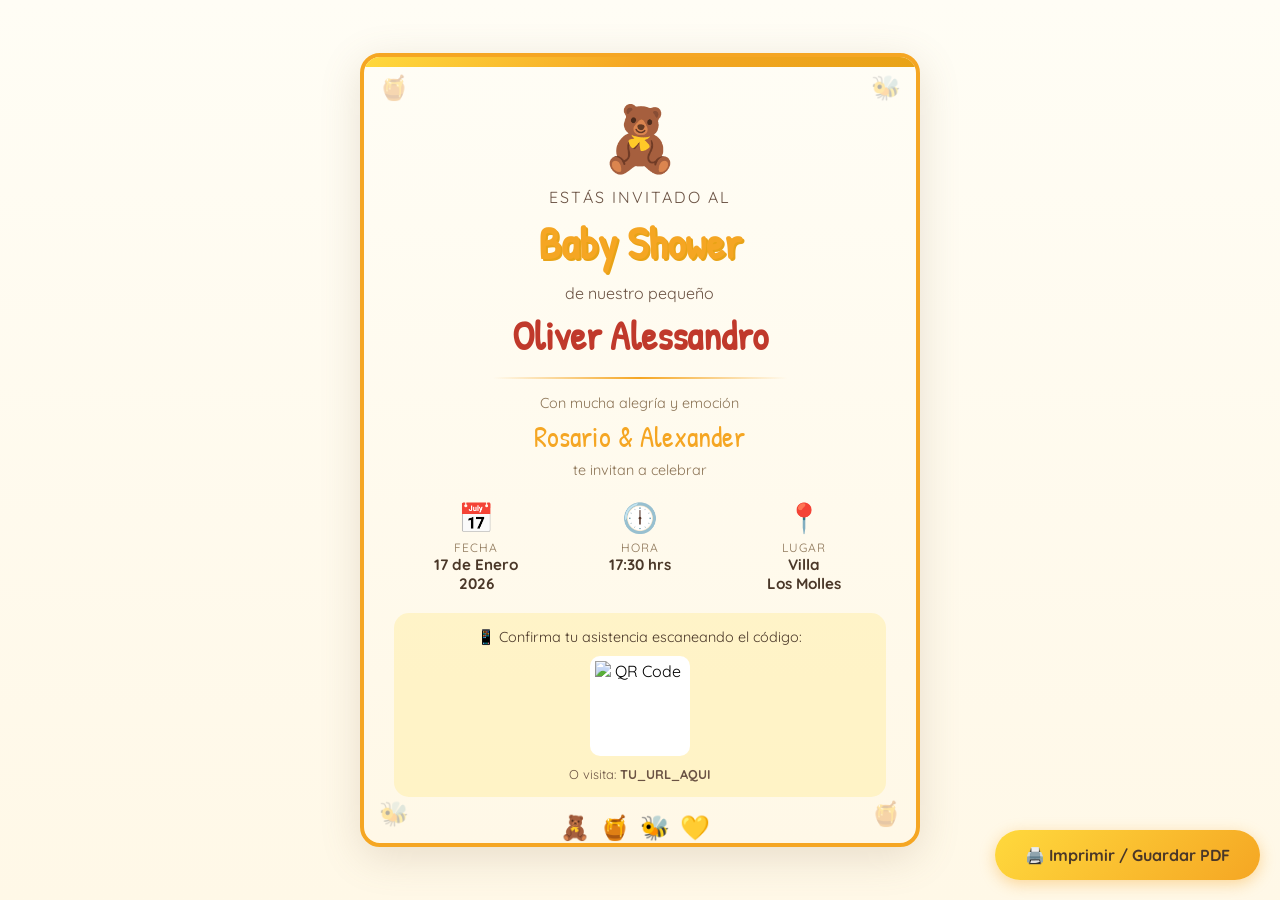
==== invitacion-pdf.html @ 0c90150b "add" ====
<!DOCTYPE html>
<html lang="es">

<head>
    <meta charset="UTF-8">
    <meta name="viewport" content="width=device-width, initial-scale=1.0">
    <title>Invitación Baby Shower - Oliver Alessandro</title>
    <link rel="preconnect" href="https://fonts.googleapis.com">
    <link rel="preconnect" href="https://fonts.gstatic.com" crossorigin>
    <link
        href="https://fonts.googleapis.com/css2?family=Patrick+Hand&family=Quicksand:wght@400;500;600;700&display=swap"
        rel="stylesheet">
    <style>
        * {
            margin: 0;
            padding: 0;
            box-sizing: border-box;
        }

        @page {
            size: A5 portrait;
            margin: 0;
        }

        body {
            font-family: 'Quicksand', sans-serif;
            background: linear-gradient(180deg, #FFFDF5 0%, #FFF8E7 100%);
            min-height: 100vh;
            display: flex;
            justify-content: center;
            align-items: center;
            padding: 20px;
        }

        .invitation {
            width: 148mm;
            height: 210mm;
            background: linear-gradient(180deg, #FFFDF5 0%, #FFF8E7 100%);
            border: 4px solid #F5A623;
            border-radius: 20px;
            padding: 30px;
            position: relative;
            overflow: hidden;
            box-shadow: 0 10px 40px rgba(139, 115, 85, 0.2);
        }

        .honey-border {
            position: absolute;
            top: 0;
            left: 0;
            right: 0;
            height: 10px;
            background: linear-gradient(135deg, #FFD93D 0%, #F5A623 50%, #E8A317 100%);
            border-radius: 16px 16px 0 0;
        }

        .header {
            text-align: center;
            margin-top: 10px;
        }

        .pooh-icon {
            font-size: 4rem;
            margin-bottom: 10px;
        }

        .subtitle {
            font-size: 1rem;
            color: #6B5344;
            letter-spacing: 2px;
            text-transform: uppercase;
            margin-bottom: 5px;
        }

        .title {
            font-family: 'Patrick Hand', cursive;
            font-size: 2.8rem;
            color: #F5A623;
            text-shadow: 2px 2px 0 #E8A317;
            margin-bottom: 10px;
        }

        .baby-label {
            font-size: 1rem;
            color: #6B5344;
        }

        .baby-name {
            font-family: 'Patrick Hand', cursive;
            font-size: 2.5rem;
            color: #C0392B;
            margin: 5px 0 15px;
        }

        .divider {
            width: 60%;
            height: 2px;
            background: linear-gradient(90deg, transparent, #F5A623, transparent);
            margin: 15px auto;
        }

        .parents {
            text-align: center;
            margin-bottom: 15px;
        }

        .parents-intro {
            font-size: 0.9rem;
            color: #8B7355;
        }

        .parents-names {
            font-family: 'Patrick Hand', cursive;
            font-size: 1.8rem;
            color: #F5A623;
            margin: 5px 0;
        }

        .details {
            display: flex;
            justify-content: space-around;
            margin: 20px 0;
            text-align: center;
        }

        .detail-item {
            flex: 1;
        }

        .detail-icon {
            font-size: 1.8rem;
            margin-bottom: 5px;
        }

        .detail-label {
            font-size: 0.75rem;
            color: #8B7355;
            text-transform: uppercase;
            letter-spacing: 1px;
        }

        .detail-value {
            font-weight: 700;
            color: #4A3728;
            font-size: 0.95rem;
        }

        .qr-section {
            text-align: center;
            margin-top: 20px;
            padding: 15px;
            background: rgba(255, 217, 61, 0.2);
            border-radius: 15px;
        }

        .qr-title {
            font-size: 0.9rem;
            color: #4A3728;
            margin-bottom: 10px;
        }

        .qr-code {
            width: 100px;
            height: 100px;
            margin: 0 auto 10px;
            background: white;
            border-radius: 10px;
            display: flex;
            align-items: center;
            justify-content: center;
        }

        .qr-code img {
            width: 90px;
            height: 90px;
        }

        .website-url {
            font-size: 0.8rem;
            color: #6B5344;
            word-break: break-all;
        }

        .footer-decoration {
            text-align: center;
            margin-top: 15px;
            font-size: 1.5rem;
            letter-spacing: 10px;
        }

        .corner-decoration {
            position: absolute;
            font-size: 1.5rem;
            opacity: 0.3;
        }

        .corner-tl {
            top: 15px;
            left: 15px;
        }

        .corner-tr {
            top: 15px;
            right: 15px;
        }

        .corner-bl {
            bottom: 15px;
            left: 15px;
        }

        .corner-br {
            bottom: 15px;
            right: 15px;
        }

        .print-btn {
            position: fixed;
            bottom: 20px;
            right: 20px;
            padding: 15px 30px;
            background: linear-gradient(135deg, #FFD93D 0%, #F5A623 100%);
            border: none;
            border-radius: 50px;
            font-family: 'Quicksand', sans-serif;
            font-size: 1rem;
            font-weight: 700;
            color: #4A3728;
            cursor: pointer;
            box-shadow: 0 4px 15px rgba(245, 166, 35, 0.4);
        }

        .print-btn:hover {
            transform: scale(1.05);
        }

        @media print {
            body {
                padding: 0;
                background: white;
            }

            .print-btn {
                display: none;
            }

            .invitation {
                box-shadow: none;
                border: none;
            }
        }
    </style>
</head>

<body>
    <div class="invitation">
        <div class="honey-border"></div>

        <span class="corner-decoration corner-tl">🍯</span>
        <span class="corner-decoration corner-tr">🐝</span>
        <span class="corner-decoration corner-bl">🐝</span>
        <span class="corner-decoration corner-br">🍯</span>

        <div class="header">
            <div class="pooh-icon">🧸</div>
            <p class="subtitle">Estás invitado al</p>
            <h1 class="title">Baby Shower</h1>
            <p class="baby-label">de nuestro pequeño</p>
            <h2 class="baby-name">Oliver Alessandro</h2>
        </div>

        <div class="divider"></div>

        <div class="parents">
            <p class="parents-intro">Con mucha alegría y emoción</p>
            <p class="parents-names">Rosario & Alexander</p>
            <p class="parents-intro">te invitan a celebrar</p>
        </div>

        <div class="details">
            <div class="detail-item">
                <div class="detail-icon">📅</div>
                <p class="detail-label">Fecha</p>
                <p class="detail-value">17 de Enero<br>2026</p>
            </div>
            <div class="detail-item">
                <div class="detail-icon">🕕</div>
                <p class="detail-label">Hora</p>
                <p class="detail-value">17:30 hrs</p>
            </div>
            <div class="detail-item">
                <div class="detail-icon">📍</div>
                <p class="detail-label">Lugar</p>
                <p class="detail-value">Villa<br>Los Molles</p>
            </div>
        </div>

        <div class="qr-section">
            <p class="qr-title">📱 Confirma tu asistencia escaneando el código:</p>
            <div class="qr-code">
                <img src="https://api.qrserver.com/v1/create-qr-code/?size=90x90&data=TU_URL_AQUI" alt="QR Code">
            </div>
            <p class="website-url">O visita: <strong>TU_URL_AQUI</strong></p>
        </div>

        <div class="footer-decoration">🧸🍯🐝💛</div>
    </div>

    <button class="print-btn" onclick="window.print()">🖨️ Imprimir / Guardar PDF</button>
</body>

</html>
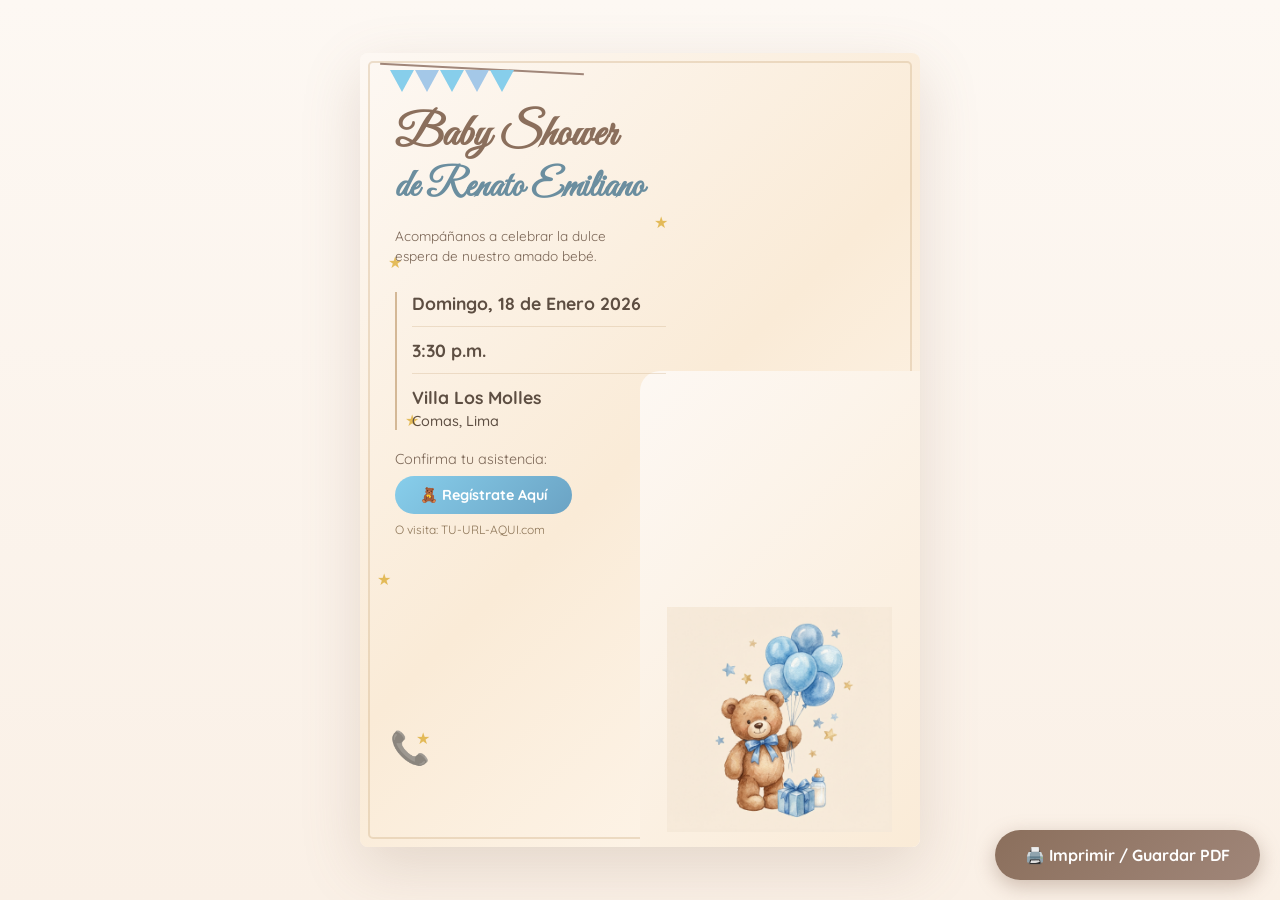
==== commit 85fe71c1: "add" ====
--- a/invitacion-pdf.html
+++ b/invitacion-pdf.html
@@ -4,11 +4,10 @@
 <head>
     <meta charset="UTF-8">
     <meta name="viewport" content="width=device-width, initial-scale=1.0">
-    <title>Invitación Baby Shower - Oliver Alessandro</title>
+    <title>Invitación Baby Shower - Renato Emiliano</title>
     <link rel="preconnect" href="https://fonts.googleapis.com">
     <link rel="preconnect" href="https://fonts.gstatic.com" crossorigin>
-    <link
-        href="https://fonts.googleapis.com/css2?family=Patrick+Hand&family=Quicksand:wght@400;500;600;700&display=swap"
+    <link href="https://fonts.googleapis.com/css2?family=Great+Vibes&family=Quicksand:wght@400;500;600;700&display=swap"
         rel="stylesheet">
     <style>
         * {
@@ -24,7 +23,7 @@
 
         body {
             font-family: 'Quicksand', sans-serif;
-            background: linear-gradient(180deg, #FFFDF5 0%, #FFF8E7 100%);
+            background: linear-gradient(180deg, #FDF8F3 0%, #FAF0E6 100%);
             min-height: 100vh;
             display: flex;
             justify-content: center;
@@ -35,199 +34,244 @@
         .invitation {
             width: 148mm;
             height: 210mm;
-            background: linear-gradient(180deg, #FFFDF5 0%, #FFF8E7 100%);
-            border: 4px solid #F5A623;
-            border-radius: 20px;
-            padding: 30px;
+            background: linear-gradient(135deg, #FDF8F3 0%, #FAEBD7 50%, #FFF8F0 100%);
+            border-radius: 8px;
             position: relative;
             overflow: hidden;
-            box-shadow: 0 10px 40px rgba(139, 115, 85, 0.2);
-        }
-
-        .honey-border {
+            box-shadow: 0 20px 60px rgba(139, 111, 92, 0.2);
+        }
+
+        /* Borde decorativo beige */
+        .invitation::before {
+            content: '';
+            position: absolute;
+            top: 8px;
+            left: 8px;
+            right: 8px;
+            bottom: 8px;
+            border: 2px solid rgba(210, 180, 140, 0.4);
+            border-radius: 5px;
+            pointer-events: none;
+            z-index: 1;
+        }
+
+        /* Banderines */
+        .bunting {
+            position: absolute;
+            top: 15px;
+            left: 20px;
+            right: 60%;
+            height: 40px;
+            z-index: 2;
+        }
+
+        .bunting-string {
             position: absolute;
             top: 0;
             left: 0;
             right: 0;
-            height: 10px;
-            background: linear-gradient(135deg, #FFD93D 0%, #F5A623 50%, #E8A317 100%);
-            border-radius: 16px 16px 0 0;
-        }
-
-        .header {
-            text-align: center;
-            margin-top: 10px;
-        }
-
-        .pooh-icon {
-            font-size: 4rem;
-            margin-bottom: 10px;
-        }
-
-        .subtitle {
+            height: 2px;
+            background: #A08679;
+            transform: rotate(3deg);
+        }
+
+        .flag {
+            position: absolute;
+            width: 0;
+            height: 0;
+            border-left: 12px solid transparent;
+            border-right: 12px solid transparent;
+            border-top: 22px solid #87CEEB;
+            top: 2px;
+        }
+
+        .flag:nth-child(2) {
+            left: 10px;
+        }
+
+        .flag:nth-child(3) {
+            left: 35px;
+            border-top-color: #A4C8E8;
+        }
+
+        .flag:nth-child(4) {
+            left: 60px;
+        }
+
+        .flag:nth-child(5) {
+            left: 85px;
+            border-top-color: #A4C8E8;
+        }
+
+        .flag:nth-child(6) {
+            left: 110px;
+        }
+
+        /* Estrellas decorativas */
+        .star {
+            position: absolute;
+            color: #DAA520;
             font-size: 1rem;
-            color: #6B5344;
-            letter-spacing: 2px;
-            text-transform: uppercase;
+            opacity: 0.7;
+            z-index: 2;
+        }
+
+        .star-1 {
+            top: 25%;
+            left: 5%;
+        }
+
+        .star-2 {
+            top: 45%;
+            left: 8%;
+        }
+
+        .star-3 {
+            top: 65%;
+            left: 3%;
+        }
+
+        .star-4 {
+            top: 20%;
+            right: 45%;
+        }
+
+        .star-5 {
+            top: 85%;
+            left: 10%;
+        }
+
+        /* Osito */
+        .teddy-container {
+            position: absolute;
+            right: 0;
+            bottom: 0;
+            width: 50%;
+            height: 60%;
+            z-index: 3;
+            background: linear-gradient(135deg, #FDF8F3 0%, #FAEBD7 100%);
+            border-radius: 20px 0 0 0;
+            display: flex;
+            align-items: flex-end;
+            justify-content: center;
+            padding: 15px;
+        }
+
+        .teddy-container img {
+            width: 90%;
+            height: 90%;
+            object-fit: contain;
+            object-position: center bottom;
+        }
+
+        /* Contenido */
+        .content {
+            position: relative;
+            z-index: 4;
+            padding: 60px 30px 30px 35px;
+            width: 60%;
+        }
+
+        .title {
+            font-family: 'Great Vibes', cursive;
+            font-size: 2.8rem;
+            color: #8B6F5C;
+            line-height: 1;
             margin-bottom: 5px;
         }
 
-        .title {
-            font-family: 'Patrick Hand', cursive;
-            font-size: 2.8rem;
-            color: #F5A623;
-            text-shadow: 2px 2px 0 #E8A317;
-            margin-bottom: 10px;
-        }
-
-        .baby-label {
-            font-size: 1rem;
-            color: #6B5344;
-        }
-
         .baby-name {
-            font-family: 'Patrick Hand', cursive;
-            font-size: 2.5rem;
-            color: #C0392B;
-            margin: 5px 0 15px;
-        }
-
-        .divider {
-            width: 60%;
-            height: 2px;
-            background: linear-gradient(90deg, transparent, #F5A623, transparent);
-            margin: 15px auto;
-        }
-
-        .parents {
-            text-align: center;
+            font-family: 'Great Vibes', cursive;
+            font-size: 2.4rem;
+            color: #6B8E9F;
             margin-bottom: 15px;
         }
 
-        .parents-intro {
+        .message {
+            font-size: 0.85rem;
+            color: #7A6555;
+            line-height: 1.5;
+            margin-bottom: 25px;
+        }
+
+        /* Detalles */
+        .details {
+            border-left: 2px solid #D4B896;
+            padding-left: 15px;
+            margin-bottom: 20px;
+        }
+
+        .detail-item {
+            margin-bottom: 12px;
+            padding-bottom: 12px;
+            border-bottom: 1px solid rgba(212, 184, 150, 0.4);
+        }
+
+        .detail-item:last-child {
+            border-bottom: none;
+            margin-bottom: 0;
+            padding-bottom: 0;
+        }
+
+        .detail-value {
+            font-size: 1.1rem;
+            font-weight: 700;
+            color: #5D4E42;
+        }
+
+        /* Confirmar */
+        .confirm-section {
+            margin-top: 20px;
+        }
+
+        .confirm-title {
             font-size: 0.9rem;
-            color: #8B7355;
-        }
-
-        .parents-names {
-            font-family: 'Patrick Hand', cursive;
-            font-size: 1.8rem;
-            color: #F5A623;
-            margin: 5px 0;
-        }
-
-        .details {
-            display: flex;
-            justify-content: space-around;
-            margin: 20px 0;
-            text-align: center;
-        }
-
-        .detail-item {
-            flex: 1;
-        }
-
-        .detail-icon {
-            font-size: 1.8rem;
-            margin-bottom: 5px;
-        }
-
-        .detail-label {
+            color: #7A6555;
+            margin-bottom: 8px;
+        }
+
+        .confirm-link {
+            display: inline-block;
+            padding: 10px 25px;
+            background: linear-gradient(135deg, #87CEEB 0%, #6BA3C4 100%);
+            color: white;
+            text-decoration: none;
+            border-radius: 25px;
+            font-weight: 700;
+            font-size: 0.9rem;
+        }
+
+        .website-text {
             font-size: 0.75rem;
             color: #8B7355;
-            text-transform: uppercase;
-            letter-spacing: 1px;
-        }
-
-        .detail-value {
-            font-weight: 700;
-            color: #4A3728;
-            font-size: 0.95rem;
-        }
-
-        .qr-section {
-            text-align: center;
-            margin-top: 20px;
-            padding: 15px;
-            background: rgba(255, 217, 61, 0.2);
-            border-radius: 15px;
-        }
-
-        .qr-title {
-            font-size: 0.9rem;
-            color: #4A3728;
-            margin-bottom: 10px;
-        }
-
-        .qr-code {
-            width: 100px;
-            height: 100px;
-            margin: 0 auto 10px;
-            background: white;
-            border-radius: 10px;
-            display: flex;
-            align-items: center;
-            justify-content: center;
-        }
-
-        .qr-code img {
-            width: 90px;
-            height: 90px;
-        }
-
-        .website-url {
-            font-size: 0.8rem;
-            color: #6B5344;
-            word-break: break-all;
-        }
-
-        .footer-decoration {
-            text-align: center;
-            margin-top: 15px;
-            font-size: 1.5rem;
-            letter-spacing: 10px;
-        }
-
-        .corner-decoration {
-            position: absolute;
-            font-size: 1.5rem;
-            opacity: 0.3;
-        }
-
-        .corner-tl {
-            top: 15px;
-            left: 15px;
-        }
-
-        .corner-tr {
-            top: 15px;
-            right: 15px;
-        }
-
-        .corner-bl {
-            bottom: 15px;
-            left: 15px;
-        }
-
-        .corner-br {
-            bottom: 15px;
-            right: 15px;
-        }
-
+            margin-top: 8px;
+        }
+
+        /* Teléfono decorativo */
+        .phone-icon {
+            position: absolute;
+            bottom: 80px;
+            left: 30px;
+            font-size: 2rem;
+            opacity: 0.6;
+            z-index: 2;
+        }
+
+        /* Botón imprimir */
         .print-btn {
             position: fixed;
             bottom: 20px;
             right: 20px;
             padding: 15px 30px;
-            background: linear-gradient(135deg, #FFD93D 0%, #F5A623 100%);
+            background: linear-gradient(135deg, #8B6F5C 0%, #A08679 100%);
             border: none;
             border-radius: 50px;
             font-family: 'Quicksand', sans-serif;
             font-size: 1rem;
             font-weight: 700;
-            color: #4A3728;
+            color: white;
             cursor: pointer;
-            box-shadow: 0 4px 15px rgba(245, 166, 35, 0.4);
+            box-shadow: 0 6px 20px rgba(139, 111, 92, 0.4);
         }
 
         .print-btn:hover {
@@ -235,18 +279,22 @@
         }
 
         @media print {
+            * {
+                -webkit-print-color-adjust: exact !important;
+                print-color-adjust: exact !important;
+            }
+
             body {
                 padding: 0;
                 background: white;
             }
 
             .print-btn {
-                display: none;
+                display: none !important;
             }
 
             .invitation {
                 box-shadow: none;
-                border: none;
             }
         }
     </style>
@@ -254,56 +302,60 @@
 
 <body>
     <div class="invitation">
-        <div class="honey-border"></div>
-
-        <span class="corner-decoration corner-tl">🍯</span>
-        <span class="corner-decoration corner-tr">🐝</span>
-        <span class="corner-decoration corner-bl">🐝</span>
-        <span class="corner-decoration corner-br">🍯</span>
-
-        <div class="header">
-            <div class="pooh-icon">🧸</div>
-            <p class="subtitle">Estás invitado al</p>
+        <!-- Banderines -->
+        <div class="bunting">
+            <div class="bunting-string"></div>
+            <div class="flag"></div>
+            <div class="flag"></div>
+            <div class="flag"></div>
+            <div class="flag"></div>
+            <div class="flag"></div>
+        </div>
+
+        <!-- Estrellas -->
+        <span class="star star-1">★</span>
+        <span class="star star-2">★</span>
+        <span class="star star-3">★</span>
+        <span class="star star-4">★</span>
+        <span class="star star-5">★</span>
+
+        <!-- Osito -->
+        <div class="teddy-container">
+            <img src="images/teddy-bear.png" alt="Osito">
+        </div>
+
+        <!-- Contenido -->
+        <div class="content">
             <h1 class="title">Baby Shower</h1>
-            <p class="baby-label">de nuestro pequeño</p>
-            <h2 class="baby-name">Oliver Alessandro</h2>
-        </div>
-
-        <div class="divider"></div>
-
-        <div class="parents">
-            <p class="parents-intro">Con mucha alegría y emoción</p>
-            <p class="parents-names">Rosario & Alexander</p>
-            <p class="parents-intro">te invitan a celebrar</p>
-        </div>
-
-        <div class="details">
-            <div class="detail-item">
-                <div class="detail-icon">📅</div>
-                <p class="detail-label">Fecha</p>
-                <p class="detail-value">17 de Enero<br>2026</p>
+            <h2 class="baby-name">de Renato Emiliano</h2>
+
+            <p class="message">
+                Acompáñanos a celebrar la dulce<br>
+                espera de nuestro amado bebé.
+            </p>
+
+            <div class="details">
+                <div class="detail-item">
+                    <p class="detail-value">Domingo, 18 de Enero 2026</p>
+                </div>
+                <div class="detail-item">
+                    <p class="detail-value">3:30 p.m.</p>
+                </div>
+                <div class="detail-item">
+                    <p class="detail-value">Villa Los Molles<br><span
+                            style="font-weight: 500; font-size: 0.9rem;">Comas, Lima</span></p>
+                </div>
             </div>
-            <div class="detail-item">
-                <div class="detail-icon">🕕</div>
-                <p class="detail-label">Hora</p>
-                <p class="detail-value">17:30 hrs</p>
-            </div>
-            <div class="detail-item">
-                <div class="detail-icon">📍</div>
-                <p class="detail-label">Lugar</p>
-                <p class="detail-value">Villa<br>Los Molles</p>
+
+            <div class="confirm-section">
+                <p class="confirm-title">Confirma tu asistencia:</p>
+                <a href="https://TU-URL-AQUI.com" class="confirm-link">🧸 Regístrate Aquí</a>
+                <p class="website-text">O visita: TU-URL-AQUI.com</p>
             </div>
         </div>
 
-        <div class="qr-section">
-            <p class="qr-title">📱 Confirma tu asistencia escaneando el código:</p>
-            <div class="qr-code">
-                <img src="https://api.qrserver.com/v1/create-qr-code/?size=90x90&data=TU_URL_AQUI" alt="QR Code">
-            </div>
-            <p class="website-url">O visita: <strong>TU_URL_AQUI</strong></p>
-        </div>
-
-        <div class="footer-decoration">🧸🍯🐝💛</div>
+        <!-- Teléfono decorativo -->
+        <div class="phone-icon">📞</div>
     </div>
 
     <button class="print-btn" onclick="window.print()">🖨️ Imprimir / Guardar PDF</button>
